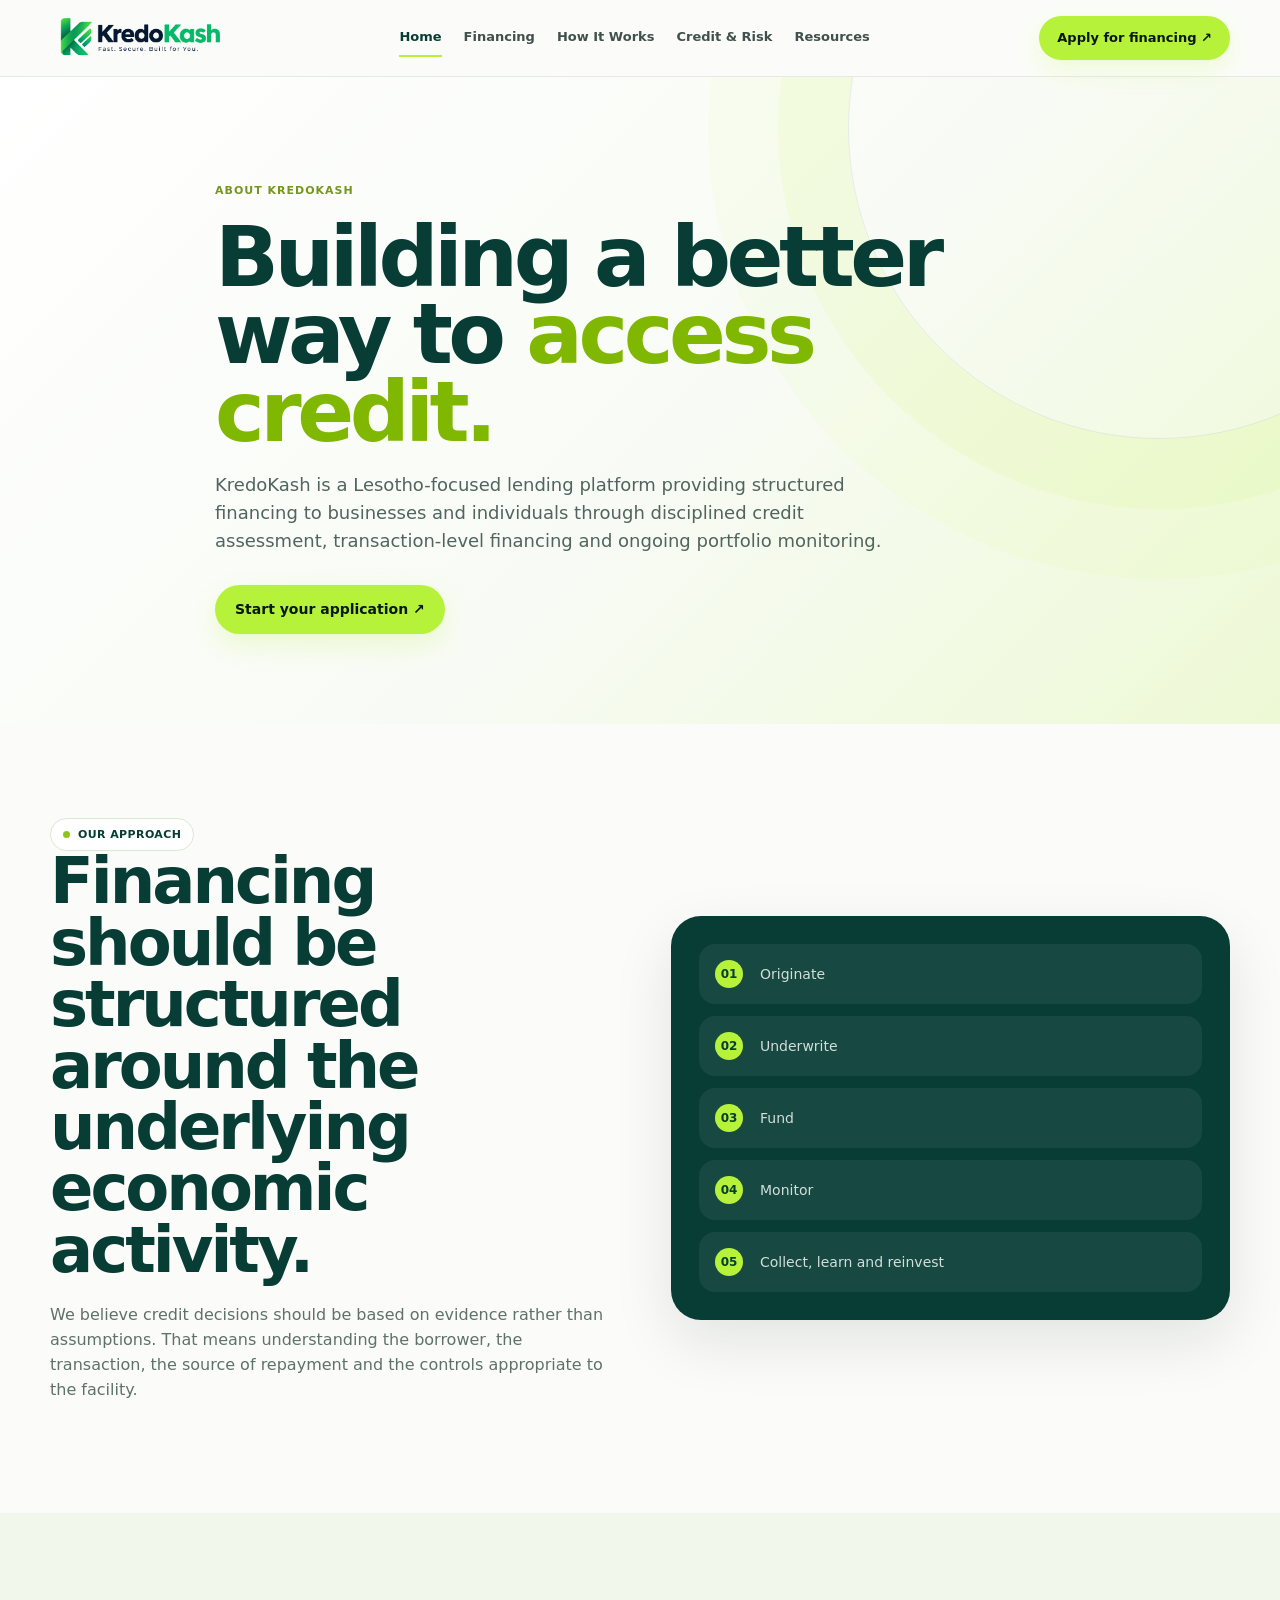
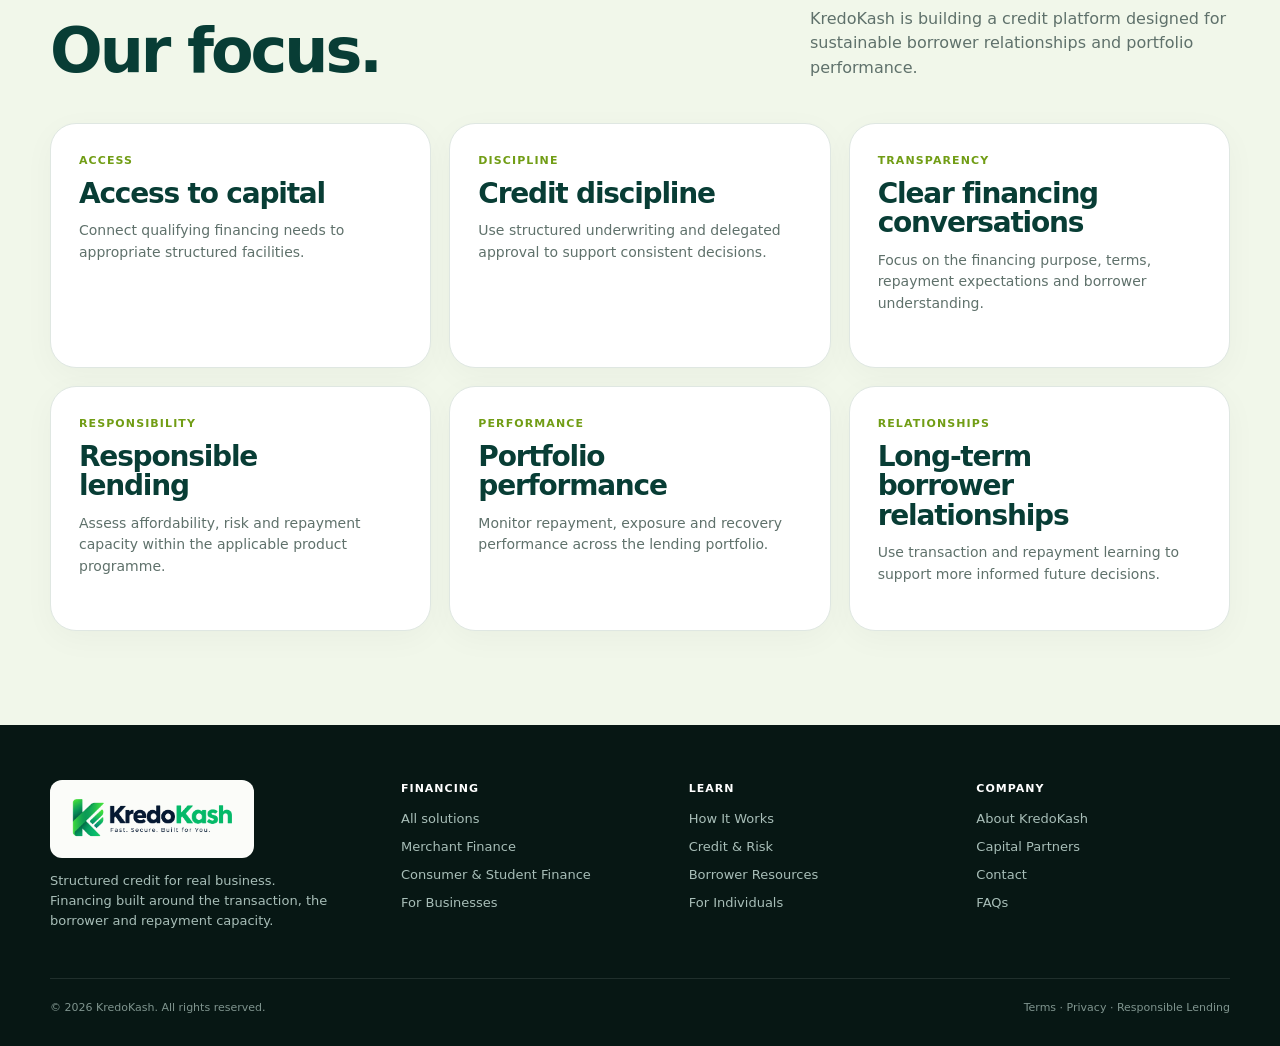
==== about.html @ b0dc6bfd "Add merchant and consumer financing pages" ====
<!DOCTYPE html>
<html lang="en">
<head>
  <meta charset="UTF-8">
  <meta name="viewport" content="width=device-width, initial-scale=1.0">
  <meta name="description" content="KredoKash is a Lesotho-focused lending platform providing structured financing to businesses and individuals through disciplined credit assessment, transaction-level financing and ongoing portfolio monitoring.">
  <title>About KredoKash | KredoKash</title>
  <link rel="stylesheet" href="assets/page-styles.css">
</head>
<body>
  <header class="site-header">
    <div class="container header-inner">
      <a class="brand" href="index.html" aria-label="KredoKash home"><img src="assets/kredokash-fintech-logo.png" alt="KredoKash — Fast. Secure. Built for You."></a>
      <nav class="page-nav" aria-label="Main navigation">
        <a href="index.html" aria-current="page">Home</a>
        <a href="financing.html">Financing</a>
        <a href="how-it-works.html">How It Works</a>
        <a href="credit-risk.html">Credit & Risk</a>
        <a href="resources.html">Resources</a>
      </nav>
      <a class="header-action" href="contact.html">Apply for financing ↗</a>
    </div>
  </header>
  <main>
    <section class="page-hero">
      <div class="container hero-content">
        <div class="crumb">About KredoKash</div>
        <h1>Building a better way to <em>access credit.</em></h1>
        <p class="hero-lead">KredoKash is a Lesotho-focused lending platform providing structured financing to businesses and individuals through disciplined credit assessment, transaction-level financing and ongoing portfolio monitoring.</p>
        <div class="hero-actions"><a class="btn btn-primary" href="contact.html">Start your application ↗</a></div>
      </div>
    </section>

<section class="section"><div class="container split"><div><div class="eyebrow"><i></i> OUR APPROACH</div><h2>Financing should be structured around the underlying economic activity.</h2><p>We believe credit decisions should be based on evidence rather than assumptions. That means understanding the borrower, the transaction, the source of repayment and the controls appropriate to the facility.</p></div><div class="flow-board"><div class="flow-step"><b>01</b><span>Originate</span></div><div class="flow-step"><b>02</b><span>Underwrite</span></div><div class="flow-step"><b>03</b><span>Fund</span></div><div class="flow-step"><b>04</b><span>Monitor</span></div><div class="flow-step"><b>05</b><span>Collect, learn and reinvest</span></div></div></div></section>
<section class="section soft"><div class="container"><div class="section-header"><h2>Our focus.</h2><p>KredoKash is building a credit platform designed for sustainable borrower relationships and portfolio performance.</p></div><div class="card-grid"><article class="card"><div class="label">ACCESS</div><h3>Access to capital</h3><p>Connect qualifying financing needs to appropriate structured facilities.</p></article><article class="card"><div class="label">DISCIPLINE</div><h3>Credit discipline</h3><p>Use structured underwriting and delegated approval to support consistent decisions.</p></article><article class="card"><div class="label">TRANSPARENCY</div><h3>Clear financing conversations</h3><p>Focus on the financing purpose, terms, repayment expectations and borrower understanding.</p></article><article class="card"><div class="label">RESPONSIBILITY</div><h3>Responsible lending</h3><p>Assess affordability, risk and repayment capacity within the applicable product programme.</p></article><article class="card"><div class="label">PERFORMANCE</div><h3>Portfolio performance</h3><p>Monitor repayment, exposure and recovery performance across the lending portfolio.</p></article><article class="card"><div class="label">RELATIONSHIPS</div><h3>Long-term borrower relationships</h3><p>Use transaction and repayment learning to support more informed future decisions.</p></article></div></div></section>

  </main>
  <footer class="site-footer">
  <div class="container">
    <div class="footer-grid">
      <div>
        <div class="footer-logo-wrap"><a class="brand" href="index.html" aria-label="KredoKash home"><img src="assets/kredokash-fintech-logo.png" alt="KredoKash — Fast. Secure. Built for You."></a></div>
        <p class="footer-copy">Structured credit for real business. Financing built around the transaction, the borrower and repayment capacity.</p>
      </div>
      <div>
        <h3>Financing</h3>
        <div class="footer-links"><a href="financing.html">All solutions</a><a href="merchant-finance.html">Merchant Finance</a><a href="consumer-finance.html">Consumer & Student Finance</a><a href="businesses.html">For Businesses</a></div>
      </div>
      <div>
        <h3>Learn</h3>
        <div class="footer-links"><a href="how-it-works.html">How It Works</a><a href="credit-risk.html">Credit & Risk</a><a href="resources.html">Borrower Resources</a><a href="individuals.html">For Individuals</a></div>
      </div>
      <div>
        <h3>Company</h3>
        <div class="footer-links"><a href="about.html">About KredoKash</a><a href="capital-partners.html">Capital Partners</a><a href="contact.html">Contact</a><a href="index.html#faq">FAQs</a></div>
      </div>
    </div>
    <div class="footer-legal"><span>© 2026 KredoKash. All rights reserved.</span><span>Terms · Privacy · Responsible Lending</span></div>
  </div>
</footer>
</body>
</html>
---- assets/page-styles.css ----
:root{
  --green:#b7f23a;
  --green-2:#dfff9d;
  --forest:#083d35;
  --forest-deep:#071714;
  --ink:#10201d;
  --muted:#5f716b;
  --paper:#fbfcf9;
  --line:#dfe7e2;
  --radius:26px;
  --shadow:0 22px 60px rgba(7,23,20,.1);
}
*{box-sizing:border-box}
html{scroll-behavior:smooth}
body{margin:0;background:var(--paper);color:var(--ink);font-family:Inter,ui-sans-serif,system-ui,-apple-system,BlinkMacSystemFont,"Segoe UI",sans-serif;line-height:1.55}
a{color:inherit;text-decoration:none}
button,input,select,textarea{font:inherit}
.container{width:min(1180px,calc(100% - 40px));margin-inline:auto}
.site-header{position:sticky;top:0;z-index:20;background:rgba(251,252,249,.9);backdrop-filter:blur(18px);border-bottom:1px solid rgba(223,231,226,.8)}
.header-inner{min-height:76px;display:flex;align-items:center;justify-content:space-between;gap:24px}
.brand{display:flex;align-items:center;line-height:0;flex:none}
.brand img{display:block;width:180px;height:auto}
.page-nav{display:flex;align-items:center;justify-content:center;gap:22px;color:#40504c;font-size:13px;font-weight:750}
.page-nav a{padding:8px 0;border-bottom:2px solid transparent;transition:border-color .2s,color .2s}
.page-nav a:hover,.page-nav a[aria-current="page"]{color:var(--forest);border-bottom-color:var(--green)}
.header-action{display:inline-flex;align-items:center;justify-content:center;border-radius:999px;padding:12px 18px;background:var(--green);color:var(--forest-deep);font-size:13px;font-weight:850;white-space:nowrap;box-shadow:0 10px 25px rgba(183,242,58,.18)}
.page-hero{position:relative;overflow:hidden;padding:105px 0 90px;background:linear-gradient(135deg,#fff 0%,#f8fbf5 55%,#edf9d5 100%)}
.page-hero::after{content:"";position:absolute;right:-190px;top:-260px;width:620px;height:620px;border:1px solid rgba(8,61,53,.08);border-radius:50%;box-shadow:0 0 0 70px rgba(183,242,58,.08),0 0 0 140px rgba(183,242,58,.05)}
.hero-content{position:relative;z-index:1;max-width:850px}
.crumb{margin-bottom:20px;color:#75961f;font-size:11px;font-weight:900;letter-spacing:1px;text-transform:uppercase}
.eyebrow{display:inline-flex;align-items:center;gap:8px;border:1px solid #dbe8cf;border-radius:999px;padding:7px 12px;background:#fff;color:var(--forest);font-size:11px;font-weight:850;letter-spacing:.4px}
.eyebrow i{width:7px;height:7px;border-radius:50%;background:#8ec51d}
h1{max-width:870px;margin:20px 0 20px;color:var(--forest);font-size:clamp(48px,7vw,84px);font-weight:900;letter-spacing:-4.5px;line-height:.92}
h1 em{color:#80b700;font-style:normal}
.hero-lead{max-width:700px;margin:0;color:#52645e;font-size:18px}
.hero-actions{display:flex;flex-wrap:wrap;gap:12px;margin-top:30px}
.btn{display:inline-flex;align-items:center;justify-content:center;gap:8px;border:0;border-radius:999px;padding:14px 20px;font-size:14px;font-weight:850;transition:transform .2s,box-shadow .2s;cursor:pointer}
.btn:hover{transform:translateY(-2px)}
.btn-primary{background:var(--green);color:var(--forest-deep);box-shadow:0 10px 28px rgba(183,242,58,.22)}
.btn-dark{background:var(--forest);color:#fff}
.section{padding:94px 0}
.section.soft{background:#f1f7ea}
.section.dark{position:relative;overflow:hidden;background:var(--forest);color:#fff}
.section.dark::after{content:"";position:absolute;right:-190px;top:-260px;width:600px;height:600px;border:1px solid rgba(183,242,58,.16);border-radius:50%}
.section-inner{position:relative;z-index:1}
.section-header{display:flex;align-items:flex-end;justify-content:space-between;gap:35px;margin-bottom:42px}
.section-header h2{max-width:760px;margin:0;color:var(--forest);font-size:clamp(38px,5vw,62px);font-weight:900;letter-spacing:-3px;line-height:.96}
.section.dark .section-header h2{color:#fff}
.section-header p{max-width:420px;margin:0;color:var(--muted)}
.section.dark .section-header p{color:#b6c8c2}
.card-grid{display:grid;grid-template-columns:repeat(3,1fr);gap:18px}
.card-grid.two{grid-template-columns:repeat(2,1fr)}
.card{position:relative;display:flex;flex-direction:column;min-height:245px;padding:28px;border:1px solid var(--line);border-radius:var(--radius);background:#fff;box-shadow:0 8px 32px rgba(7,23,20,.035)}
.card.featured{border-color:#c8e986;background:linear-gradient(145deg,#f8ffe9,#e1ffa0)}
.card.kit{background:var(--forest);border-color:var(--forest);color:#fff}
.card .number{position:absolute;right:25px;top:22px;color:#a2b2ad;font-size:11px;font-weight:900;letter-spacing:1px}
.card .label{margin-bottom:10px;color:#719d15;font-size:11px;font-weight:900;letter-spacing:1.1px}
.card.kit .label{color:var(--green)}
.card h3{max-width:285px;margin:0 0 12px;color:var(--forest);font-size:28px;letter-spacing:-1.2px;line-height:1.05}
.card.kit h3{color:#fff}
.card p{margin:0;color:var(--muted);font-size:14px}
.card.kit p{color:#b6c8c2}
.card .link{margin-top:auto;padding-top:24px;color:var(--forest);font-size:14px;font-weight:850}
.card.kit .link{color:var(--green)}
.card-list{display:grid;gap:8px;margin:18px 0 0;padding:0;list-style:none;color:var(--muted);font-size:14px}
.card-list li{padding-left:18px;position:relative}
.card-list li::before{content:"";position:absolute;left:0;top:.55em;width:7px;height:7px;border-radius:50%;background:var(--green)}
.card.kit .card-list{color:#d0dfdb}
.card.kit .card-list li::before{background:var(--green)}
.split{display:grid;grid-template-columns:1fr 1fr;gap:62px;align-items:center}
.split h2{margin:0 0 22px;color:var(--forest);font-size:clamp(40px,5vw,64px);font-weight:900;letter-spacing:-3px;line-height:.96}
.split p{max-width:560px;color:var(--muted)}
.flow-board{display:grid;gap:12px;padding:28px;border-radius:30px;background:var(--forest);box-shadow:var(--shadow)}
.flow-board .flow-step{display:flex;align-items:center;gap:17px;padding:16px;border-radius:16px;background:rgba(255,255,255,.06);color:#fff}
.flow-step b{display:inline-flex;align-items:center;justify-content:center;flex:none;width:28px;height:28px;border-radius:50%;background:var(--green);color:var(--forest);font-size:12px}
.flow-step span{color:#d0dfdb;font-size:14px}
.notice{padding:22px 26px;border:1px solid #cae694;border-radius:20px;background:#f7ffe8;color:#395142}
.notice strong{color:var(--forest)}
.audience-grid{display:grid;grid-template-columns:repeat(2,1fr);gap:14px}
.audience{padding:24px;border-radius:20px;background:#fff;border:1px solid var(--line)}
.audience h3{margin:0 0 7px;color:var(--forest);font-size:20px}
.audience p{margin:0;color:var(--muted);font-size:14px}
.pill-row{display:flex;flex-wrap:wrap;gap:9px;margin-top:24px}
.pill{padding:9px 12px;border:1px solid var(--line);border-radius:999px;background:#fff;color:#4a6058;font-size:12px;font-weight:750}
.process{display:grid;grid-template-columns:repeat(5,1fr);gap:12px}
.process-item{padding:21px;border:1px solid rgba(255,255,255,.15);border-radius:18px;background:rgba(255,255,255,.04)}
.process-item b{display:block;margin-bottom:20px;color:var(--green);font-size:12px}
.process-item h3{margin:0 0 7px;font-size:17px}
.process-item p{margin:0;color:#bed0ca;font-size:13px}
.cta{padding:94px 0}
.cta-box{display:flex;align-items:center;justify-content:space-between;gap:40px;padding:60px;border-radius:34px;background:linear-gradient(135deg,#baf34b,#dfff9e)}
.cta-box h2{max-width:650px;margin:0;color:var(--forest);font-size:clamp(40px,5vw,66px);font-weight:900;letter-spacing:-3px;line-height:.96}
.cta-box p{max-width:430px;color:#425a51}
.site-footer{padding:55px 0 30px;background:var(--forest-deep);color:#fff}
.footer-grid{display:grid;grid-template-columns:1.25fr repeat(3,1fr);gap:34px}
.footer-logo-wrap{display:inline-flex;padding:9px 12px;border-radius:12px;background:var(--paper)}
.footer-copy{max-width:290px;color:#a8beb8;font-size:13px}
.site-footer h3{margin:0 0 12px;color:#fff;font-size:11px;font-weight:850;letter-spacing:1px;text-transform:uppercase}
.footer-links{display:grid;gap:8px}
.footer-links a{color:#a8beb8;font-size:13px}
.footer-links a:hover{color:var(--green)}
.footer-legal{display:flex;justify-content:space-between;gap:15px;margin-top:34px;padding-top:20px;border-top:1px solid rgba(255,255,255,.1);color:#7f948e;font-size:11px}
.contact-form{display:grid;grid-template-columns:1fr 1fr;gap:14px;padding:30px;border:1px solid var(--line);border-radius:28px;background:#fff;box-shadow:var(--shadow)}
.contact-form label{display:grid;gap:7px;color:#52645e;font-size:11px;font-weight:850;letter-spacing:.6px;text-transform:uppercase}
.contact-form label span{font-weight:650;letter-spacing:0;text-transform:none}
.contact-form input,.contact-form select,.contact-form textarea{width:100%;border:1px solid var(--line);border-radius:13px;padding:13px;background:#fff;color:var(--ink);font-size:14px;font-weight:500;letter-spacing:0;text-transform:none;outline:none}
.contact-form input:focus,.contact-form select:focus,.contact-form textarea:focus{border-color:#9acb38;box-shadow:0 0 0 3px rgba(183,242,58,.18)}
.contact-form textarea{min-height:110px;resize:vertical}
.contact-form .full{grid-column:1/-1}
.form-status{grid-column:1/-1;margin:0;color:var(--forest);font-size:13px;font-weight:700}
@media(max-width:980px){
  .page-nav{gap:14px;font-size:12px}
  .header-action{padding:11px 14px}
  .card-grid{grid-template-columns:repeat(2,1fr)}
  .process{grid-template-columns:repeat(3,1fr)}
}
@media(max-width:760px){
  .container{width:min(100% - 28px,1180px)}
  .header-inner{min-height:68px;gap:14px}
  .brand img{width:148px}
  .page-nav{display:none}
  .header-action{padding:10px 14px;font-size:12px}
  .page-hero{padding:74px 0 62px}
  .page-hero::after{right:-300px}
  h1{font-size:52px;letter-spacing:-3px}
  .hero-lead{font-size:17px}
  .section{padding:70px 0}
  .section-header{display:block;margin-bottom:30px}
  .section-header p{margin-top:16px}
  .card-grid,.card-grid.two,.split,.audience-grid{grid-template-columns:1fr}
  .process{grid-template-columns:1fr 1fr}
  .cta{padding:70px 0}
  .cta-box{display:block;padding:42px 28px}
  .cta-box p{margin:22px 0}
  .footer-grid{grid-template-columns:1fr 1fr}
  .contact-form{grid-template-columns:1fr}
  .contact-form .full{grid-column:auto}
}
@media(max-width:450px){
  .header-action{display:none}
  .process{grid-template-columns:1fr}
  .footer-grid{grid-template-columns:1fr}
  .footer-legal{display:block}
  .footer-legal span+span{display:block;margin-top:8px}
}
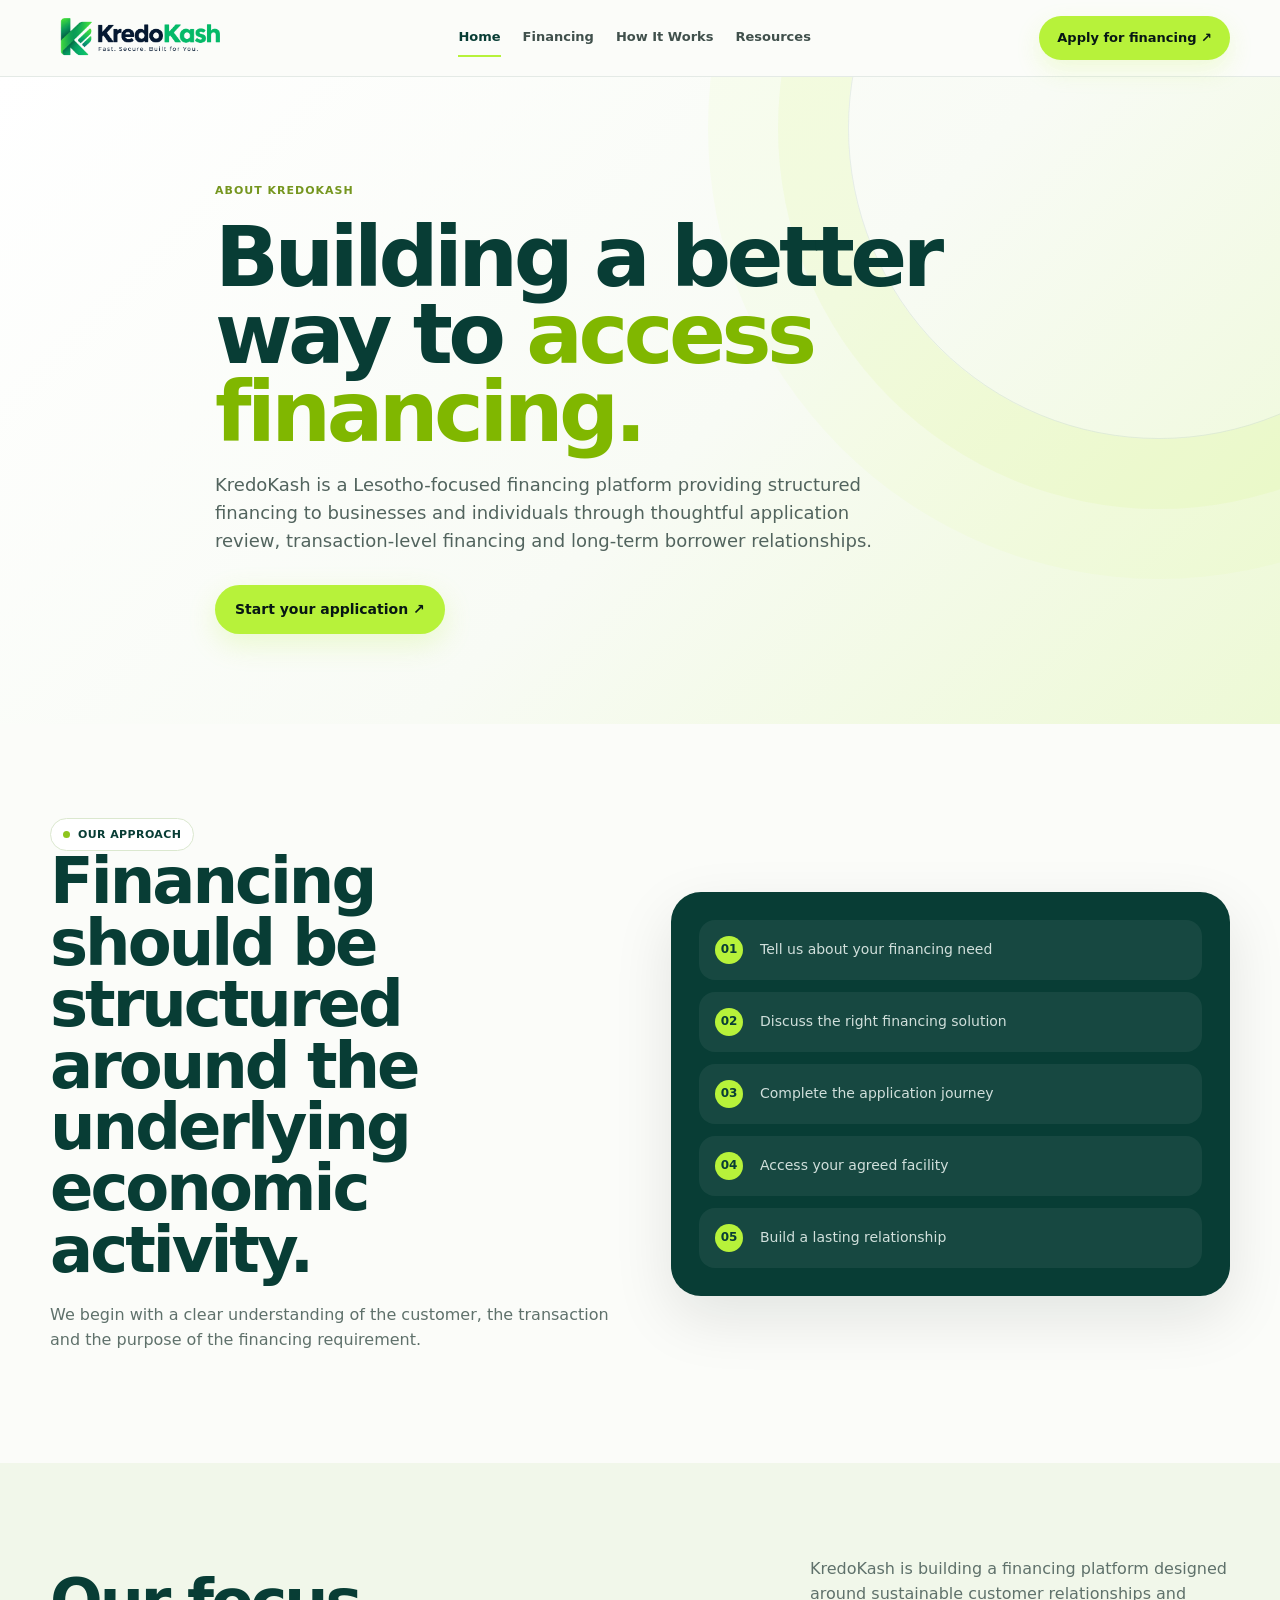
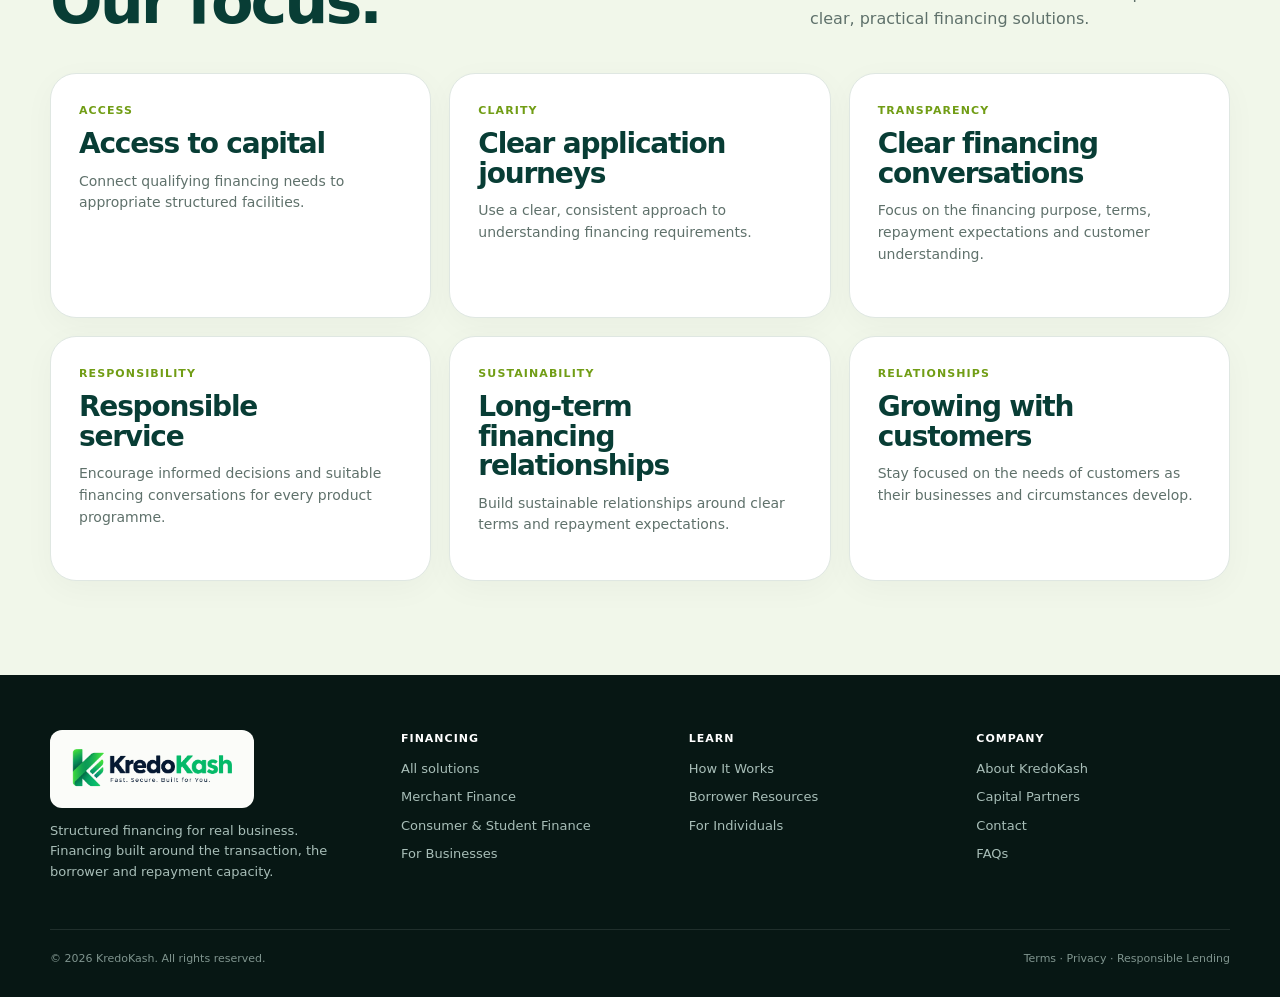
==== commit 2a70a1d4: "Remove public credit and risk content" ====
--- a/about.html
+++ b/about.html
@@ -3,7 +3,7 @@
 <head>
   <meta charset="UTF-8">
   <meta name="viewport" content="width=device-width, initial-scale=1.0">
-  <meta name="description" content="KredoKash is a Lesotho-focused lending platform providing structured financing to businesses and individuals through disciplined credit assessment, transaction-level financing and ongoing portfolio monitoring.">
+  <meta name="description" content="KredoKash is a Lesotho-focused financing platform providing structured financing to businesses and individuals through thoughtful application review, transaction-level financing and long-term borrower relationships.">
   <title>About KredoKash | KredoKash</title>
   <link rel="stylesheet" href="assets/page-styles.css">
 </head>
@@ -15,7 +15,6 @@
         <a href="index.html" aria-current="page">Home</a>
         <a href="financing.html">Financing</a>
         <a href="how-it-works.html">How It Works</a>
-        <a href="credit-risk.html">Credit & Risk</a>
         <a href="resources.html">Resources</a>
       </nav>
       <a class="header-action" href="contact.html">Apply for financing ↗</a>
@@ -25,14 +24,14 @@
     <section class="page-hero">
       <div class="container hero-content">
         <div class="crumb">About KredoKash</div>
-        <h1>Building a better way to <em>access credit.</em></h1>
-        <p class="hero-lead">KredoKash is a Lesotho-focused lending platform providing structured financing to businesses and individuals through disciplined credit assessment, transaction-level financing and ongoing portfolio monitoring.</p>
+        <h1>Building a better way to <em>access financing.</em></h1>
+        <p class="hero-lead">KredoKash is a Lesotho-focused financing platform providing structured financing to businesses and individuals through thoughtful application review, transaction-level financing and long-term borrower relationships.</p>
         <div class="hero-actions"><a class="btn btn-primary" href="contact.html">Start your application ↗</a></div>
       </div>
     </section>
 
-<section class="section"><div class="container split"><div><div class="eyebrow"><i></i> OUR APPROACH</div><h2>Financing should be structured around the underlying economic activity.</h2><p>We believe credit decisions should be based on evidence rather than assumptions. That means understanding the borrower, the transaction, the source of repayment and the controls appropriate to the facility.</p></div><div class="flow-board"><div class="flow-step"><b>01</b><span>Originate</span></div><div class="flow-step"><b>02</b><span>Underwrite</span></div><div class="flow-step"><b>03</b><span>Fund</span></div><div class="flow-step"><b>04</b><span>Monitor</span></div><div class="flow-step"><b>05</b><span>Collect, learn and reinvest</span></div></div></div></section>
-<section class="section soft"><div class="container"><div class="section-header"><h2>Our focus.</h2><p>KredoKash is building a credit platform designed for sustainable borrower relationships and portfolio performance.</p></div><div class="card-grid"><article class="card"><div class="label">ACCESS</div><h3>Access to capital</h3><p>Connect qualifying financing needs to appropriate structured facilities.</p></article><article class="card"><div class="label">DISCIPLINE</div><h3>Credit discipline</h3><p>Use structured underwriting and delegated approval to support consistent decisions.</p></article><article class="card"><div class="label">TRANSPARENCY</div><h3>Clear financing conversations</h3><p>Focus on the financing purpose, terms, repayment expectations and borrower understanding.</p></article><article class="card"><div class="label">RESPONSIBILITY</div><h3>Responsible lending</h3><p>Assess affordability, risk and repayment capacity within the applicable product programme.</p></article><article class="card"><div class="label">PERFORMANCE</div><h3>Portfolio performance</h3><p>Monitor repayment, exposure and recovery performance across the lending portfolio.</p></article><article class="card"><div class="label">RELATIONSHIPS</div><h3>Long-term borrower relationships</h3><p>Use transaction and repayment learning to support more informed future decisions.</p></article></div></div></section>
+<section class="section"><div class="container split"><div><div class="eyebrow"><i></i> OUR APPROACH</div><h2>Financing should be structured around the underlying economic activity.</h2><p>We begin with a clear understanding of the customer, the transaction and the purpose of the financing requirement.</p></div><div class="flow-board"><div class="flow-step"><b>01</b><span>Tell us about your financing need</span></div><div class="flow-step"><b>02</b><span>Discuss the right financing solution</span></div><div class="flow-step"><b>03</b><span>Complete the application journey</span></div><div class="flow-step"><b>04</b><span>Access your agreed facility</span></div><div class="flow-step"><b>05</b><span>Build a lasting relationship</span></div></div></div></section>
+<section class="section soft"><div class="container"><div class="section-header"><h2>Our focus.</h2><p>KredoKash is building a financing platform designed around sustainable customer relationships and clear, practical financing solutions.</p></div><div class="card-grid"><article class="card"><div class="label">ACCESS</div><h3>Access to capital</h3><p>Connect qualifying financing needs to appropriate structured facilities.</p></article><article class="card"><div class="label">CLARITY</div><h3>Clear application journeys</h3><p>Use a clear, consistent approach to understanding financing requirements.</p></article><article class="card"><div class="label">TRANSPARENCY</div><h3>Clear financing conversations</h3><p>Focus on the financing purpose, terms, repayment expectations and customer understanding.</p></article><article class="card"><div class="label">RESPONSIBILITY</div><h3>Responsible service</h3><p>Encourage informed decisions and suitable financing conversations for every product programme.</p></article><article class="card"><div class="label">SUSTAINABILITY</div><h3>Long-term financing relationships</h3><p>Build sustainable relationships around clear terms and repayment expectations.</p></article><article class="card"><div class="label">RELATIONSHIPS</div><h3>Growing with customers</h3><p>Stay focused on the needs of customers as their businesses and circumstances develop.</p></article></div></div></section>
 
   </main>
   <footer class="site-footer">
@@ -40,7 +39,7 @@
     <div class="footer-grid">
       <div>
         <div class="footer-logo-wrap"><a class="brand" href="index.html" aria-label="KredoKash home"><img src="assets/kredokash-fintech-logo.png" alt="KredoKash — Fast. Secure. Built for You."></a></div>
-        <p class="footer-copy">Structured credit for real business. Financing built around the transaction, the borrower and repayment capacity.</p>
+        <p class="footer-copy">Structured financing for real business. Financing built around the transaction, the borrower and repayment capacity.</p>
       </div>
       <div>
         <h3>Financing</h3>
@@ -48,7 +47,7 @@
       </div>
       <div>
         <h3>Learn</h3>
-        <div class="footer-links"><a href="how-it-works.html">How It Works</a><a href="credit-risk.html">Credit & Risk</a><a href="resources.html">Borrower Resources</a><a href="individuals.html">For Individuals</a></div>
+        <div class="footer-links"><a href="how-it-works.html">How It Works</a><a href="resources.html">Borrower Resources</a><a href="individuals.html">For Individuals</a></div>
       </div>
       <div>
         <h3>Company</h3>
